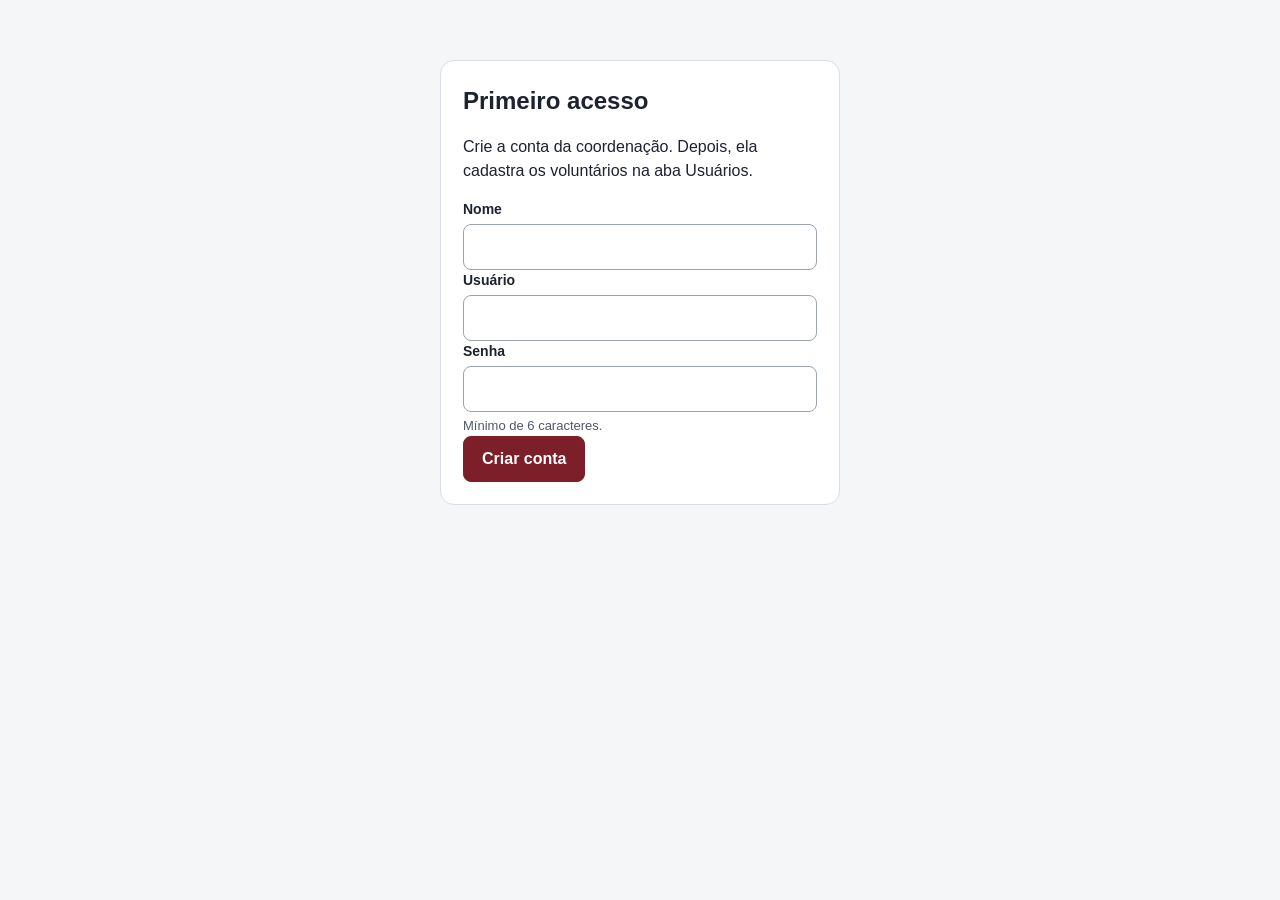
==== mvp/index.html @ 05ffc251 "Adiciona MVP web do SCCD (seção 8, bônus) - mvp/: login com senha em hash (H08), doadores com contat" ====
<!DOCTYPE html>
<html lang="pt-BR">
<head>
<meta charset="UTF-8">
<meta name="viewport" content="width=device-width, initial-scale=1">
<meta name="description" content="MVP do Sistema de Cadastro e Controle de Doações (SCCD).">
<title>SCCD · Controle de Doações</title>
<link rel="stylesheet" href="estilo.css">
</head>
<body>
<div id="app"><p style="padding:24px">Carregando… Se esta mensagem não sumir, ative o JavaScript.</p></div>
<script src="regras.js"></script>
<script src="app.js"></script>
</body>
</html>
---- mvp/estilo.css ----
/* SCCD — estilos do MVP. Cores com contraste mínimo de 4,5:1 (RNF005). */
:root {
  --vinho: #7d1f28;
  --vinho-escuro: #5a141b;
  --rosa: #f3e8e9;
  --tinta: #1c2230;
  --apagado: #4f5866;
  --linha: #d9dee5;
  --fundo: #f5f6f8;
  --branco: #ffffff;
  --erro-fundo: #fde8e8;
  --erro: #8f1d1d;
  --ok-fundo: #e3f6ee;
  --ok: #11643f;
}
* { box-sizing: border-box; }
body { margin: 0; font: 16px/1.5 Arial, Helvetica, sans-serif; color: var(--tinta); background: var(--fundo); }
h1 { font-size: 24px; margin: 0 0 16px; }
h2 { font-size: 19px; margin: 0 0 12px; }
button, input, select { font: inherit; }

.topo { background: var(--vinho); color: var(--branco); display: flex; flex-wrap: wrap; align-items: center; gap: 8px 20px; padding: 10px 20px; }
.marca { font-weight: 800; font-size: 18px; }
.marca span { font-weight: 400; opacity: .9; }
.topo nav { display: flex; flex-wrap: wrap; gap: 4px; flex: 1; }
.aba { background: transparent; color: var(--branco); border: 0; border-radius: 8px; padding: 8px 10px; cursor: pointer; font-weight: 700; white-space: nowrap; }
.aba:hover, .aba:focus-visible { background: #ffffff22; }
.aba.ativa { background: var(--branco); color: var(--vinho); }
.quem { font-size: 14px; }
.topo .link { color: var(--branco); }

.conteudo { max-width: 980px; margin: 24px auto; padding: 0 16px; }
.pilha { display: grid; gap: 16px; }
.cartao { background: var(--branco); border: 1px solid var(--linha); border-radius: 14px; padding: 22px; }
.estreito { max-width: 400px; margin: 60px auto; }
.grade { display: grid; grid-template-columns: repeat(2, minmax(0, 1fr)); gap: 14px 18px; }
.linha { display: grid; grid-template-columns: 2fr 1fr; gap: 10px; }
.campo { display: grid; gap: 4px; }
.campo > span { font-weight: 700; font-size: 14px; }
.campo small, .nota, td small { color: var(--apagado); font-size: 13px; }
td small { display: block; }
.check { display: flex; align-items: center; gap: 8px; font-size: 14px; align-self: end; }
input, select { width: 100%; min-height: 44px; padding: 10px; border: 1px solid #9aa3af; border-radius: 8px; background: var(--branco); color: var(--tinta); }
select { -webkit-appearance: none; appearance: none; padding-right: 32px;
  background: var(--branco) url("data:image/svg+xml,%3Csvg xmlns='http://www.w3.org/2000/svg' width='12' height='8'%3E%3Cpath d='M1 1l5 5 5-5' fill='none' stroke='%231c2230' stroke-width='2'/%3E%3C/svg%3E") no-repeat right 12px center; }
.check input { width: 20px; min-height: 20px; height: 20px; }
input:disabled { background: #eceff2; }
input:focus, select:focus, button:focus-visible { outline: 3px solid #e0a100; outline-offset: 1px; }

.acoes { display: flex; flex-wrap: wrap; gap: 10px; margin-top: 18px; align-items: end; }
button { padding: 10px 18px; border-radius: 8px; border: 1px solid var(--vinho); background: var(--branco); color: var(--vinho); font-weight: 700; cursor: pointer; }
button.primario { background: var(--vinho); color: var(--branco); }
button.primario:hover { background: var(--vinho-escuro); }
button.link { border: 0; background: none; padding: 0; text-decoration: underline; color: var(--vinho); font-weight: 700; }

.filtros { display: grid; grid-template-columns: repeat(4, minmax(0, 1fr)) auto; gap: 12px; align-items: end; margin-bottom: 8px; }
.filtros .acoes { margin: 0; }
.tabela { overflow-x: auto; }
table { width: 100%; border-collapse: collapse; font-size: 15px; }
th { text-align: left; background: var(--rosa); padding: 10px; font-size: 13px; }
td { padding: 10px; border-bottom: 1px solid var(--linha); vertical-align: top; }
td.num { white-space: nowrap; }
.vazio { color: var(--apagado); padding: 16px 0; }
.lista { list-style: none; margin: 0; padding: 0; }
.lista li { padding: 10px 0; border-bottom: 1px solid var(--linha); display: flex; justify-content: space-between; gap: 12px; }

.alerta { border-radius: 10px; padding: 12px 16px; margin-bottom: 14px; }
.alerta ul { margin: 0; padding-left: 18px; }
.erro { background: var(--erro-fundo); color: var(--erro); }
.ok { background: var(--ok-fundo); color: var(--ok); }

@media (max-width: 1100px) {
  .topo nav { order: 3; flex-basis: 100%; }
}
@media (max-width: 760px) {
  .grade, .filtros { grid-template-columns: 1fr; }
  .topo nav { order: 3; flex-basis: 100%; }
}
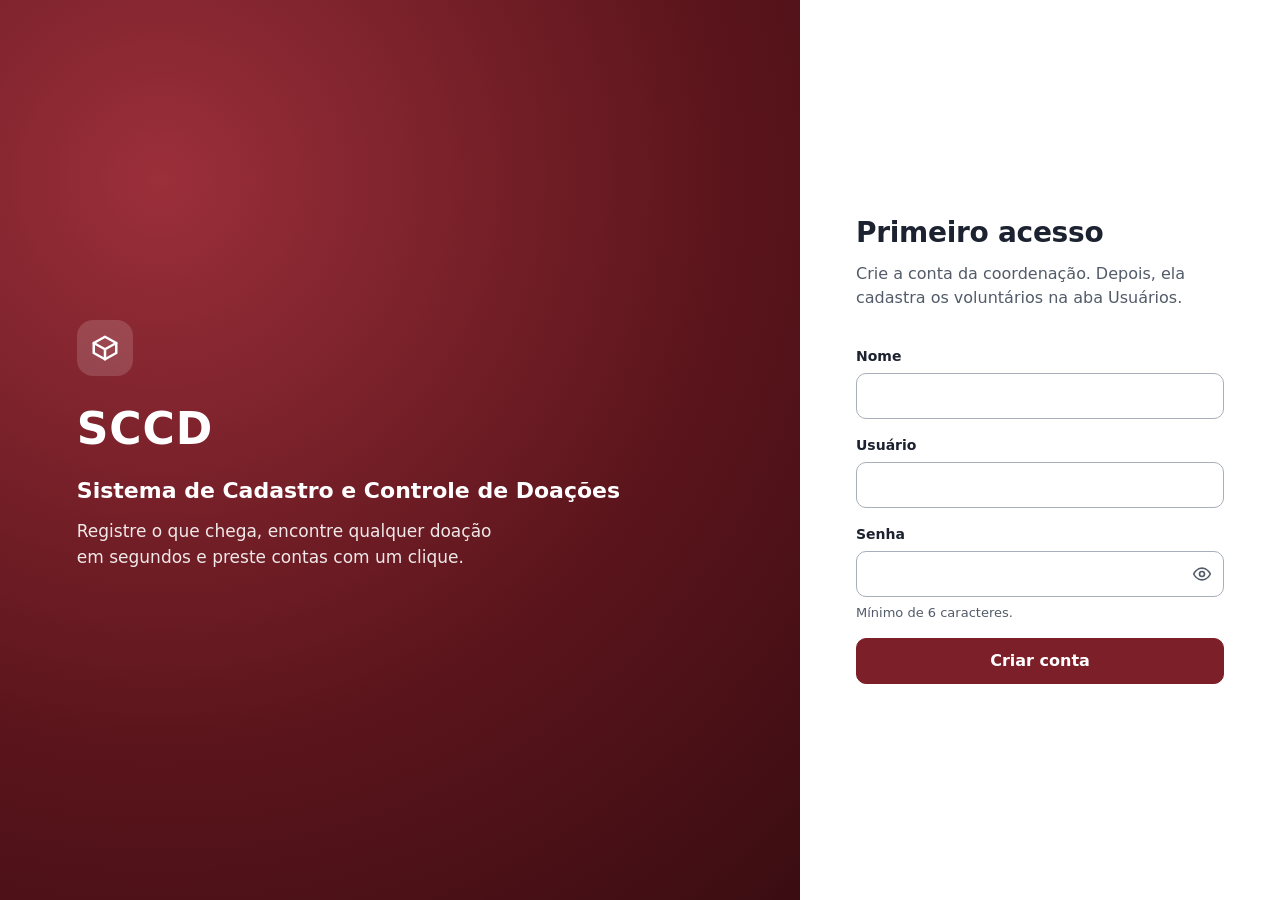
==== commit 7528a48f: "Deixa o MVP mais completo e fácil de usar - Novo visual: menu lateral com ícones, painel inicial com" ====
--- a/mvp/index.html
+++ b/mvp/index.html
@@ -3,6 +3,7 @@
 <head>
 <meta charset="UTF-8">
 <meta name="viewport" content="width=device-width, initial-scale=1">
+<meta name="color-scheme" content="light dark">
 <meta name="description" content="MVP do Sistema de Cadastro e Controle de Doações (SCCD).">
 <title>SCCD · Controle de Doações</title>
 <link rel="stylesheet" href="estilo.css">
@@ -10,6 +11,7 @@
 <body>
 <div id="app"><p style="padding:24px">Carregando… Se esta mensagem não sumir, ative o JavaScript.</p></div>
 <script src="regras.js"></script>
+<script src="ui.js"></script>
 <script src="app.js"></script>
 </body>
 </html>
--- a/mvp/estilo.css
+++ b/mvp/estilo.css
@@ -1,78 +1,291 @@
-/* SCCD — estilos do MVP. Cores com contraste mínimo de 4,5:1 (RNF005). */
+/* SCCD — estilos do MVP. Contraste mínimo de 4,5:1 nos textos (RNF005); modo escuro automático. */
 :root {
   --vinho: #7d1f28;
   --vinho-escuro: #5a141b;
-  --rosa: #f3e8e9;
+  --vinho-claro: #f6e9ea;
   --tinta: #1c2230;
-  --apagado: #4f5866;
-  --linha: #d9dee5;
-  --fundo: #f5f6f8;
-  --branco: #ffffff;
+  --apagado: #525b69;
+  --linha: #e1e4ea;
+  --fundo: #f4f5f8;
+  --cartao: #ffffff;
+  --campo: #ffffff;
+  --borda-campo: #a7afbb;
   --erro-fundo: #fde8e8;
   --erro: #8f1d1d;
   --ok-fundo: #e3f6ee;
   --ok: #11643f;
-}
+  --sombra: 0 1px 2px rgba(20, 24, 36, .06), 0 8px 24px rgba(20, 24, 36, .06);
+  --raio: 16px;
+  /* categorias: fundo claro + texto escuro, sempre com o nome escrito */
+  --alimento-f: #e3f3e8; --alimento-t: #1d5b36; --alimento-b: #3f9a63;
+  --roupa-f: #e6eefb; --roupa-t: #1d4b8f; --roupa-b: #4a7fd0;
+  --higiene-f: #f1e9fb; --higiene-t: #5b2a86; --higiene-b: #9161c4;
+  --outro-f: #f3ede3; --outro-t: #5c4a2c; --outro-b: #b08a4c;
+  color-scheme: light;
+}
+@media (prefers-color-scheme: dark) {
+  :root {
+    --vinho: #e08890;
+    --vinho-escuro: #f0a9b0;
+    --vinho-claro: #3a2326;
+    --tinta: #e9ebf0;
+    --apagado: #a9b0bc;
+    --linha: #30343e;
+    --fundo: #15171c;
+    --cartao: #1e2128;
+    --campo: #262a32;
+    --borda-campo: #4a505c;
+    --erro-fundo: #3d1f22;
+    --erro: #f3a8a8;
+    --ok-fundo: #173327;
+    --ok: #8fd9b4;
+    --sombra: 0 1px 2px rgba(0, 0, 0, .3), 0 8px 24px rgba(0, 0, 0, .25);
+    --alimento-f: #1c3326; --alimento-t: #9fdcb5;
+    --roupa-f: #1b2a44; --roupa-t: #a9c4f0;
+    --higiene-f: #2d2140; --higiene-t: #d2b7f0;
+    --outro-f: #342c1f; --outro-t: #e2cb9f;
+    color-scheme: dark;
+  }
+}
+
 * { box-sizing: border-box; }
-body { margin: 0; font: 16px/1.5 Arial, Helvetica, sans-serif; color: var(--tinta); background: var(--fundo); }
-h1 { font-size: 24px; margin: 0 0 16px; }
-h2 { font-size: 19px; margin: 0 0 12px; }
-button, input, select { font: inherit; }
-
-.topo { background: var(--vinho); color: var(--branco); display: flex; flex-wrap: wrap; align-items: center; gap: 8px 20px; padding: 10px 20px; }
-.marca { font-weight: 800; font-size: 18px; }
-.marca span { font-weight: 400; opacity: .9; }
-.topo nav { display: flex; flex-wrap: wrap; gap: 4px; flex: 1; }
-.aba { background: transparent; color: var(--branco); border: 0; border-radius: 8px; padding: 8px 10px; cursor: pointer; font-weight: 700; white-space: nowrap; }
-.aba:hover, .aba:focus-visible { background: #ffffff22; }
-.aba.ativa { background: var(--branco); color: var(--vinho); }
-.quem { font-size: 14px; }
-.topo .link { color: var(--branco); }
-
-.conteudo { max-width: 980px; margin: 24px auto; padding: 0 16px; }
-.pilha { display: grid; gap: 16px; }
-.cartao { background: var(--branco); border: 1px solid var(--linha); border-radius: 14px; padding: 22px; }
-.estreito { max-width: 400px; margin: 60px auto; }
-.grade { display: grid; grid-template-columns: repeat(2, minmax(0, 1fr)); gap: 14px 18px; }
+body { margin: 0; font: 16px/1.5 system-ui, -apple-system, "Segoe UI", Roboto, Arial, sans-serif; color: var(--tinta); background: var(--fundo); }
+h1 { font-size: 28px; line-height: 1.2; margin: 0; letter-spacing: -.01em; }
+h2 { font-size: 18px; margin: 0 0 14px; }
+p { margin: 0 0 10px; }
+button, input, select { font: inherit; color: inherit; }
+.icone { width: 20px; height: 20px; flex: none; }
+.oculto { display: none; }
+
+/* ---------- layout: menu lateral + conteúdo ---------- */
+.layout { display: grid; grid-template-columns: 248px minmax(0, 1fr); min-height: 100vh; }
+.lateral {
+  position: sticky; top: 0; height: 100vh;
+  display: flex; flex-direction: column; gap: 24px;
+  padding: 20px 14px; background: var(--vinho-escuro); color: #fff;
+}
+@media (prefers-color-scheme: dark) { .lateral { background: #22161a; } }
+.marca { display: flex; align-items: center; gap: 10px; font-weight: 800; font-size: 20px; padding: 4px 8px; }
+.marca-icone { display: grid; place-items: center; width: 36px; height: 36px; border-radius: 10px; background: rgba(255, 255, 255, .15); }
+.marca-icone.grande { width: 56px; height: 56px; border-radius: 16px; }
+.marca-icone.grande .icone { width: 30px; height: 30px; }
+.lateral nav { display: flex; flex-direction: column; gap: 4px; flex: 1; }
+.aba {
+  display: flex; align-items: center; justify-content: flex-start; gap: 12px; width: 100%;
+  padding: 11px 12px; border: 0; border-radius: 10px; background: transparent;
+  color: rgba(255, 255, 255, .88); font-weight: 600; text-align: left; cursor: pointer;
+}
+.aba:hover { background: rgba(255, 255, 255, .1); color: #fff; }
+.aba.ativa { background: #fff; color: #5a141b; }
+.quem { display: flex; align-items: center; gap: 10px; padding: 12px 8px 0; border-top: 1px solid rgba(255, 255, 255, .15); }
+.quem-texto { display: grid; flex: 1; min-width: 0; }
+.quem-texto strong { overflow: hidden; text-overflow: ellipsis; white-space: nowrap; }
+.quem-texto small { opacity: .8; }
+.lateral .link.sair { color: #fff; }
+.avatar {
+  display: grid; place-items: center; flex: none; width: 36px; height: 36px; border-radius: 50%;
+  background: rgba(255, 255, 255, .2); color: #fff; font-weight: 700;
+}
+.avatar.pequeno { width: 34px; height: 34px; background: var(--vinho-claro); color: var(--vinho); }
+
+.conteudo { padding: 32px clamp(16px, 4vw, 48px) 64px; max-width: 1180px; width: 100%; }
+.cabecalho { display: flex; flex-wrap: wrap; align-items: flex-end; justify-content: space-between; gap: 16px; margin-bottom: 24px; }
+.subtitulo { color: var(--apagado); margin: 6px 0 0; max-width: 680px; }
+
+/* ---------- cartões, grades e listas ---------- */
+.cartao { background: var(--cartao); border: 1px solid var(--linha); border-radius: var(--raio); padding: 24px; box-shadow: var(--sombra); }
+.cartao + .cartao, .duas-colunas + .duas-colunas, .kpis + .duas-colunas { margin-top: 20px; }
+.duas-colunas > .cartao { margin-top: 0; }
+.cartao-topo { display: flex; align-items: center; justify-content: space-between; gap: 12px; margin-bottom: 14px; }
+.cartao-topo h2 { margin: 0; }
+.duas-colunas { display: grid; grid-template-columns: repeat(2, minmax(0, 1fr)); gap: 20px; align-items: start; }
+.grade { display: grid; grid-template-columns: repeat(2, minmax(0, 1fr)); gap: 18px 20px; }
 .linha { display: grid; grid-template-columns: 2fr 1fr; gap: 10px; }
-.campo { display: grid; gap: 4px; }
+.com-botao { display: flex; gap: 8px; }
+.com-botao select { flex: 1; min-width: 0; }
+
+.kpis { display: grid; grid-template-columns: repeat(4, minmax(0, 1fr)); gap: 16px; }
+.kpi { background: var(--cartao); border: 1px solid var(--linha); border-radius: var(--raio); padding: 18px 20px; box-shadow: var(--sombra); }
+.kpi-icone { display: grid; place-items: center; width: 36px; height: 36px; border-radius: 10px; background: var(--vinho-claro); color: var(--vinho); margin-bottom: 12px; }
+.kpi-rotulo { color: var(--apagado); font-size: 14px; font-weight: 600; margin: 0; }
+.kpi-valor { font-size: 28px; font-weight: 800; margin: 2px 0; overflow-wrap: anywhere; }
+.kpi-detalhe { color: var(--apagado); font-size: 13px; margin: 0; overflow: hidden; text-overflow: ellipsis; white-space: nowrap; }
+
+.lista-recentes, .lista-doadores { list-style: none; margin: 0; padding: 0; }
+.lista-recentes li, .lista-doadores li { display: flex; align-items: center; justify-content: space-between; gap: 12px; padding: 12px 0; border-bottom: 1px solid var(--linha); }
+.lista-recentes li:last-child, .lista-doadores li:last-child { border-bottom: 0; }
+.lista-recentes small, .lista-doadores small { display: block; color: var(--apagado); font-size: 13px; }
+.lista-recentes .direita { display: grid; justify-items: end; gap: 4px; text-align: right; }
+.lista-doadores .doador-texto { flex: 1; min-width: 0; }
+.contagem { color: var(--apagado); font-size: 14px; white-space: nowrap; }
+
+/* barras do painel e do resumo */
+.barras { display: grid; gap: 16px; margin-bottom: 8px; }
+.barra-topo { display: flex; justify-content: space-between; font-size: 15px; margin-bottom: 6px; }
+.barra-trilho { height: 10px; border-radius: 99px; background: var(--linha); overflow: hidden; }
+.barra-cheia { height: 100%; border-radius: 99px; min-width: 2px; transition: width .5s ease; }
+.barra small { color: var(--apagado); font-size: 13px; }
+.cor-alimento { background: var(--alimento-b); }
+.cor-roupa { background: var(--roupa-b); }
+.cor-higiene { background: var(--higiene-b); }
+.cor-outro { background: var(--outro-b); }
+
+/* selos de categoria e perfil */
+.selo { display: inline-block; padding: 3px 10px; border-radius: 99px; font-size: 13px; font-weight: 700; background: var(--linha); color: var(--tinta); white-space: nowrap; }
+.selo-alimento { background: var(--alimento-f); color: var(--alimento-t); }
+.selo-roupa { background: var(--roupa-f); color: var(--roupa-t); }
+.selo-higiene { background: var(--higiene-f); color: var(--higiene-t); }
+.selo-outro { background: var(--outro-f); color: var(--outro-t); }
+.selo-perfil { background: var(--vinho-claro); color: var(--vinho); }
+
+/* ---------- formulários ---------- */
+.campo { display: grid; gap: 6px; align-content: start; }
 .campo > span { font-weight: 700; font-size: 14px; }
-.campo small, .nota, td small { color: var(--apagado); font-size: 13px; }
-td small { display: block; }
-.check { display: flex; align-items: center; gap: 8px; font-size: 14px; align-self: end; }
-input, select { width: 100%; min-height: 44px; padding: 10px; border: 1px solid #9aa3af; border-radius: 8px; background: var(--branco); color: var(--tinta); }
-select { -webkit-appearance: none; appearance: none; padding-right: 32px;
-  background: var(--branco) url("data:image/svg+xml,%3Csvg xmlns='http://www.w3.org/2000/svg' width='12' height='8'%3E%3Cpath d='M1 1l5 5 5-5' fill='none' stroke='%231c2230' stroke-width='2'/%3E%3C/svg%3E") no-repeat right 12px center; }
-.check input { width: 20px; min-height: 20px; height: 20px; }
-input:disabled { background: #eceff2; }
-input:focus, select:focus, button:focus-visible { outline: 3px solid #e0a100; outline-offset: 1px; }
-
-.acoes { display: flex; flex-wrap: wrap; gap: 10px; margin-top: 18px; align-items: end; }
-button { padding: 10px 18px; border-radius: 8px; border: 1px solid var(--vinho); background: var(--branco); color: var(--vinho); font-weight: 700; cursor: pointer; }
-button.primario { background: var(--vinho); color: var(--branco); }
+.campo small, .nota { color: var(--apagado); font-size: 13px; }
+input, select {
+  width: 100%; min-height: 44px; padding: 10px 12px;
+  border: 1px solid var(--borda-campo); border-radius: 10px; background: var(--campo); color: var(--tinta);
+}
+input::placeholder { color: var(--apagado); opacity: .8; }
+select { -webkit-appearance: none; appearance: none; padding-right: 36px;
+  background: var(--campo) url("data:image/svg+xml,%3Csvg xmlns='http://www.w3.org/2000/svg' width='12' height='8'%3E%3Cpath d='M1 1l5 5 5-5' fill='none' stroke='%23808896' stroke-width='2'/%3E%3C/svg%3E") no-repeat right 14px center; }
+input:disabled { opacity: .55; }
+input[aria-invalid="true"], select[aria-invalid="true"] { border-color: var(--erro); box-shadow: 0 0 0 3px var(--erro-fundo); }
+input:focus-visible, select:focus-visible, button:focus-visible { outline: 3px solid #e0a100; outline-offset: 2px; }
+.check { display: flex; align-items: center; gap: 10px; font-size: 14px; margin: 14px 0; }
+.check input { width: 20px; min-height: 20px; height: 20px; accent-color: var(--vinho); }
+.formulario h2 { margin-bottom: 16px; }
+.formulario .campo + .campo { margin-top: 0; }
+.cartao.formulario > .campo { margin-bottom: 14px; }
+.senha { position: relative; }
+.senha input { padding-right: 48px; }
+.ver-senha { position: absolute; right: 4px; top: 50%; transform: translateY(-50%); border: 0; background: transparent; padding: 8px; color: var(--apagado); cursor: pointer; border-radius: 8px; }
+.ver-senha[aria-pressed="true"] { color: var(--vinho); }
+
+/* ---------- botões ---------- */
+.acoes { display: flex; flex-wrap: wrap; gap: 10px; margin-top: 20px; align-items: end; }
+.acoes.centro { justify-content: center; }
+.cabecalho .acoes { margin-top: 0; }
+button {
+  display: inline-flex; align-items: center; justify-content: center; gap: 8px;
+  min-height: 44px; padding: 10px 18px; border-radius: 10px; border: 1px solid var(--borda-campo);
+  background: var(--cartao); color: var(--tinta); font-weight: 700; cursor: pointer;
+  transition: background .15s, border-color .15s, transform .05s;
+}
+button:hover { border-color: var(--vinho); }
+button:active { transform: translateY(1px); }
+button.primario { background: var(--vinho); border-color: var(--vinho); color: #fff; }
 button.primario:hover { background: var(--vinho-escuro); }
-button.link { border: 0; background: none; padding: 0; text-decoration: underline; color: var(--vinho); font-weight: 700; }
-
+@media (prefers-color-scheme: dark) { button.primario { color: #1c0d10; } }
+button.secundario { min-height: 44px; padding: 8px 12px; }
+button.largo { width: 100%; }
+button.link { min-height: 0; padding: 4px 2px; border: 0; background: none; color: var(--vinho); text-decoration: underline; text-underline-offset: 3px; }
+button.link .icone { width: 16px; height: 16px; }
+
+/* chips de período */
+.chips { display: flex; flex-wrap: wrap; gap: 8px; margin-bottom: 16px; }
+.chip { min-height: 36px; padding: 6px 14px; border-radius: 99px; font-weight: 600; font-size: 14px; }
+.chip.ativo { background: var(--vinho); border-color: var(--vinho); color: #fff; }
+@media (prefers-color-scheme: dark) { .chip.ativo { color: #1c0d10; } }
+
+/* filtros e tabelas */
 .filtros { display: grid; grid-template-columns: repeat(4, minmax(0, 1fr)) auto; gap: 12px; align-items: end; margin-bottom: 8px; }
-.filtros .acoes { margin: 0; }
+.filtros.curto { grid-template-columns: repeat(2, minmax(0, 220px)) auto; }
+.filtros .acoes { margin: 0; flex-wrap: nowrap; }
+.resultados { margin-top: 12px; }
 .tabela { overflow-x: auto; }
 table { width: 100%; border-collapse: collapse; font-size: 15px; }
-th { text-align: left; background: var(--rosa); padding: 10px; font-size: 13px; }
-td { padding: 10px; border-bottom: 1px solid var(--linha); vertical-align: top; }
-td.num { white-space: nowrap; }
-.vazio { color: var(--apagado); padding: 16px 0; }
-.lista { list-style: none; margin: 0; padding: 0; }
-.lista li { padding: 10px 0; border-bottom: 1px solid var(--linha); display: flex; justify-content: space-between; gap: 12px; }
-
-.alerta { border-radius: 10px; padding: 12px 16px; margin-bottom: 14px; }
+th { text-align: left; background: var(--vinho-claro); color: var(--tinta); padding: 10px 12px; font-size: 13px; text-transform: uppercase; letter-spacing: .04em; }
+th:first-child { border-radius: 10px 0 0 10px; }
+th:last-child { border-radius: 0 10px 10px 0; }
+td { padding: 12px; border-bottom: 1px solid var(--linha); vertical-align: middle; }
+tbody tr:hover { background: color-mix(in srgb, var(--vinho-claro) 45%, transparent); }
+td small { display: block; color: var(--apagado); font-size: 13px; }
+td.num { white-space: nowrap; font-variant-numeric: tabular-nums; }
+td.acao { text-align: right; }
+.olho { color: var(--vinho); font-weight: 700; font-size: 13px; letter-spacing: .06em; text-transform: uppercase; margin: 0; }
+
+/* alertas, aviso flutuante, estado vazio */
+.alerta { border-radius: 12px; padding: 12px 16px; margin-bottom: 16px; }
 .alerta ul { margin: 0; padding-left: 18px; }
 .erro { background: var(--erro-fundo); color: var(--erro); }
-.ok { background: var(--ok-fundo); color: var(--ok); }
-
+.toast {
+  position: fixed; right: 24px; bottom: 24px; z-index: 20; max-width: min(440px, calc(100vw - 32px));
+  display: flex; align-items: center; gap: 10px; padding: 14px 18px; border-radius: 12px;
+  background: var(--ok-fundo); color: var(--ok); font-weight: 600; box-shadow: var(--sombra);
+  animation: aparecer .25s ease-out, sumir .4s ease-in 4s forwards;
+}
+@keyframes aparecer { from { opacity: 0; transform: translateY(12px); } }
+@keyframes sumir { to { opacity: 0; transform: translateY(12px); visibility: hidden; } }
+.vazio { text-align: center; padding: 48px 16px; }
+.vazio h2 { font-size: 20px; margin: 12px 0 6px; }
+.vazio p { color: var(--apagado); max-width: 460px; margin: 0 auto; }
+.vazio-icone { display: inline-grid; place-items: center; width: 64px; height: 64px; border-radius: 50%; background: var(--vinho-claro); color: var(--vinho); }
+.vazio-icone .icone { width: 30px; height: 30px; }
+
+/* janela de novo doador */
+.dialogo { border: 0; border-radius: var(--raio); padding: 24px; width: min(440px, calc(100vw - 32px)); background: var(--cartao); color: var(--tinta); box-shadow: 0 20px 60px rgba(0, 0, 0, .3); }
+.dialogo::backdrop { background: rgba(20, 24, 36, .45); }
+.dialogo .campo { margin-bottom: 12px; }
+
+/* ---------- acesso (login e primeiro acesso) ---------- */
+.acesso { display: grid; grid-template-columns: minmax(0, 1fr) minmax(0, 480px); min-height: 100vh; }
+.acesso-marca {
+  display: flex; flex-direction: column; justify-content: center; gap: 12px; padding: 48px clamp(24px, 6vw, 96px);
+  color: #fff; background: radial-gradient(circle at 20% 20%, #9b2f3a, #5a141b 60%, #3a0d12);
+}
+.acesso-sigla { font-size: 44px; font-weight: 800; letter-spacing: .02em; margin: 8px 0 0; }
+.acesso-titulo { font-size: 22px; font-weight: 600; margin: 0; }
+.acesso-texto { font-size: 17px; opacity: .9; max-width: 440px; }
+.acesso-form { display: flex; flex-direction: column; justify-content: center; gap: 16px; padding: 48px clamp(24px, 5vw, 56px); background: var(--cartao); }
+.acesso-form .subtitulo { margin: -4px 0 4px; }
+
+.so-impressao { display: none; }
+
+/* ---------- telas menores ---------- */
 @media (max-width: 1100px) {
-  .topo nav { order: 3; flex-basis: 100%; }
-}
-@media (max-width: 760px) {
-  .grade, .filtros { grid-template-columns: 1fr; }
-  .topo nav { order: 3; flex-basis: 100%; }
-}
+  .kpis { grid-template-columns: repeat(2, minmax(0, 1fr)); }
+  .filtros { grid-template-columns: repeat(2, minmax(0, 1fr)); }
+}
+@media (max-width: 860px) {
+  .layout { grid-template-columns: 1fr; }
+  .lateral { position: sticky; z-index: 10; height: auto; flex-direction: row; flex-wrap: wrap; align-items: center; gap: 8px 12px; padding: 10px 12px; }
+  .lateral nav { order: 3; flex-basis: 100%; flex-direction: row; overflow-x: auto; scrollbar-width: none; }
+  .aba { width: auto; white-space: nowrap; padding: 8px 10px; }
+  .quem { margin-left: auto; border: 0; padding: 0; }
+  .quem-texto { display: none; }
+  .duas-colunas, .grade { grid-template-columns: 1fr; }
+  .acesso { grid-template-columns: 1fr; }
+  .acesso-marca { padding: 32px 24px; }
+  .acesso-marca .acesso-texto { display: none; }
+}
+@media (max-width: 600px) {
+  .kpis, .filtros, .filtros.curto { grid-template-columns: 1fr; }
+  .conteudo { padding-top: 20px; }
+  /* tabela vira lista de cartões no celular */
+  thead { display: none; }
+  table, tbody, tr, td { display: block; width: 100%; }
+  tr { border: 1px solid var(--linha); border-radius: 12px; padding: 6px 12px; margin-bottom: 10px; }
+  td { display: flex; justify-content: space-between; gap: 12px; border: 0; padding: 6px 0; text-align: right; }
+  td::before { content: attr(data-rotulo); color: var(--apagado); font-weight: 600; text-align: left; }
+  td.item { flex-direction: column; text-align: left; }
+  td.acao { justify-content: flex-end; }
+}
+
+/* ---------- impressão do resumo (H07: salvar como PDF pelo navegador) ---------- */
+@media print {
+  :root { color-scheme: light; }
+  body { background: #fff; color: #000; }
+  .lateral, .nao-imprimir, .cabecalho, .toast, button { display: none !important; }
+  .layout { display: block; }
+  .conteudo { padding: 0; max-width: none; }
+  .cartao { box-shadow: none; border: 0; padding: 0; }
+  .so-impressao { display: block; margin-bottom: 16px; }
+  .barra-trilho { border: 1px solid #ccc; }
+  .barra-cheia, th, .selo { -webkit-print-color-adjust: exact; print-color-adjust: exact; }
+}
+
+@media (prefers-reduced-motion: reduce) {
+  *, *::before, *::after { animation: none !important; transition: none !important; }
+  .toast { display: none; }
+}
